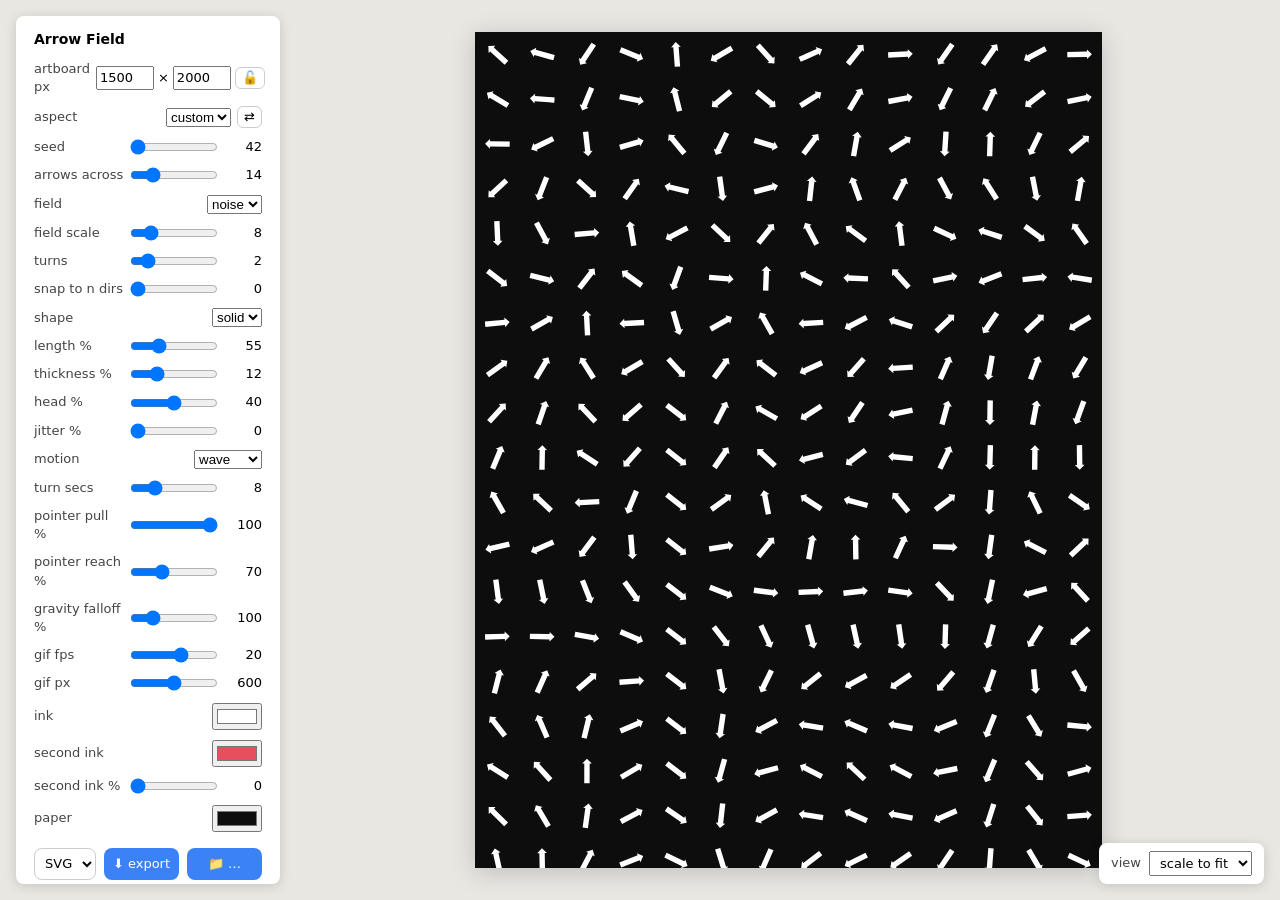
==== tools/arrow-field.html @ 60aa6a9b "new tool: Arrow Field — arrows steered by a flow field A grid of arrows oriented by noise, swirl, ra" ====
<!doctype html>
<html lang="en">
<meta charset="utf-8">
<title>Arrow Field — parametric generator</title>
<style>
  html, body { height: 100%; overflow: hidden; }
  body { font: 13px/1.4 system-ui, sans-serif; margin: 0; display: flex; background: #e9e7e2; }
  #panel { width: 264px; margin: 16px; padding: 14px 18px; background: #fff; border-radius: 8px;
           box-shadow: 0 2px 12px rgba(0,0,0,.15); box-sizing: border-box; flex-shrink: 0;
           align-self: flex-start; max-height: calc(100vh - 32px); overflow-y: auto; }
  #panel label { display: grid; grid-template-columns: 90px 1fr 38px; align-items: center; margin: 10px 0; gap: 6px; }
  #panel label span:first-child { color: #444; }
  #panel input[type=range] { width: 100%; min-width: 0; margin: 0; }
  #panel input[type=color], #panel select, #panel input[type=checkbox] { justify-self: end; grid-column: 2 / 4; }
  #panel output { text-align: right; font-variant-numeric: tabular-nums; }
  #stage { flex: 1; display: flex; overflow: auto; padding: 32px; }
  #stage svg { display: block; margin: auto; flex-shrink: 0; box-shadow: 0 4px 24px rgba(0,0,0,.18); }
  #panel input[type=number] { width: 58px; box-sizing: border-box; font: inherit; }
  #viewbox { position: fixed; right: 16px; bottom: 16px; display: flex; align-items: center; gap: 8px;
             background: #fff; border-radius: 8px; padding: 8px 12px; box-shadow: 0 2px 12px rgba(0,0,0,.15); }
  #viewbox span { color: #444; }
  #viewbox select { font: inherit; padding: 3px 6px; }
  .btns { display: flex; gap: 8px; margin-top: 16px; }
  .btns a { flex: 1; text-align: center; padding: 7px 0; border-radius: 8px; background: #3b82f6; color: #fff; text-decoration: none; cursor: pointer; }
  .btns select { font: inherit; padding: 4px 6px; border-radius: 8px; border: 1px solid #ccc; background: #fff; }
  h1 { font-size: 14px; margin: 0 0 6px; }
</style>
<body>
<div id="panel">
  <h1>Arrow Field</h1>
  <div id="controls"></div>
  <div class="btns">
    <select id="fmt" title="file type"></select>
    <a id="dl">⬇ export</a>
    <a id="dldir" title="choose export folder">📁 …</a>
  </div>
</div>
<div id="stage"></div>
<div id="viewbox">
  <span>view</span>
  <select id="zoom">
    <option value="fit">scale to fit</option>
    <option>10%</option><option>25%</option><option>50%</option><option>75%</option>
    <option>100%</option><option>150%</option><option>200%</option>
  </select>
</div>
<script src="export.js"></script>
<script src="zoom.js"></script>
<script>
// ---------- parameters ----------
const DEFS = [
  ["seed",   "range", {min: 1, max: 9999, step: 1, value: 42}],
  ["cols",   "range", {min: 2, max: 60, step: 1, value: 14, label: "arrows across"}],
  ["field",  "select", {options: ["noise", "swirl", "radial", "grid"], value: "noise"}],
  ["scale",  "range", {min: 1, max: 40, step: 1, value: 8, label: "field scale"}],
  ["turns",  "range", {min: 1, max: 8, step: 1, value: 2, label: "turns"}],
  ["snap",   "range", {min: 0, max: 12, step: 1, value: 0, label: "snap to n dirs"}],
  ["shape",  "select", {options: ["solid", "line"], value: "solid"}],
  ["len",    "range", {min: 20, max: 140, step: 5, value: 55, label: "length %"}],
  ["stroke", "range", {min: 2, max: 40, step: 1, value: 12, label: "thickness %"}],
  ["head",   "range", {min: 0, max: 80, step: 5, value: 40, label: "head %"}],
  ["jitter", "range", {min: 0, max: 100, step: 5, value: 0, label: "jitter %"}],
  ["motion", "select", {options: ["none", "wave", "spin", "random"], value: "wave"}],
  ["secs",   "range", {min: 1, max: 30, step: 1, value: 8, label: "turn secs"}],
  ["pull",   "range", {min: -100, max: 100, step: 5, value: 100, label: "pointer pull %"}],
  ["reach",  "range", {min: 5, max: 200, step: 5, value: 70, label: "pointer reach %"}],
  ["grav",   "range", {min: 20, max: 400, step: 10, value: 100, label: "gravity falloff %"}],
  ["fps",    "range", {min: 5, max: 30, step: 1, value: 20, label: "gif fps"}],
  ["gifpx",  "range", {min: 200, max: 1000, step: 50, value: 600, label: "gif px"}],
  ["ink",    "color", {value: "#ffffff", label: "ink"}],
  ["ink2",   "color", {value: "#e84f5e", label: "second ink"}],
  ["duo",    "range", {min: 0, max: 100, step: 5, value: 0, label: "second ink %"}],
  ["paper",  "color", {value: "#0d0d0d", label: "paper"}]
];
const p = {};
const saved = JSON.parse(localStorage.getItem("arrow-field") || "{}");
const controls = document.getElementById("controls");

// ---------- artboard size (exact pixels) ----------
p.wpx = +saved.wpx || 1500;
p.hpx = +saved.hpx || 2000;
{
  const wIn = Object.assign(document.createElement("input"), {type: "number", min: 100, max: 8000, value: p.wpx});
  const hIn = Object.assign(document.createElement("input"), {type: "number", min: 100, max: 8000, value: p.hpx});
  const preset = document.createElement("select");
  for (const o of ["custom", "2:3", "3:4", "4:5", "1:1", "9:16"]) preset.append(new Option(o, o));
  const swap = Object.assign(document.createElement("button"), {textContent: "⇄", title: "swap width/height"});
  swap.style.cssText = "font:inherit;border:1px solid #ccc;background:#fff;border-radius:6px;cursor:pointer";
  p.lock = saved.lock ?? false;
  const lock = Object.assign(document.createElement("button"), {title: "lock aspect ratio"});
  lock.style.cssText = "font:inherit;border:1px solid #ccc;background:#fff;border-radius:6px;cursor:pointer";
  const drawLock = () => { lock.textContent = p.lock ? "🔒" : "🔓"; lock.style.background = p.lock ? "#eef" : "#fff"; };
  drawLock();
  lock.addEventListener("click", () => { p.lock = !p.lock; drawLock(); localStorage.setItem("arrow-field", JSON.stringify(p)); });

  const sizeRow = document.createElement("label");
  sizeRow.style.cssText = "display:flex;justify-content:space-between;align-items:center";
  sizeRow.innerHTML = "<span>artboard px</span>";
  const sizeBox = document.createElement("span");
  sizeBox.style.cssText = "display:flex;align-items:center;gap:4px";
  sizeBox.append(wIn, "×", hIn, lock);
  sizeRow.append(sizeBox);

  const presetRow = document.createElement("label");
  presetRow.innerHTML = "<span>aspect</span>";
  const presetBox = document.createElement("span");
  presetBox.style.cssText = "display:flex;align-items:center;gap:6px;grid-column:2/4;justify-self:end";
  presetBox.append(preset, swap);
  presetRow.append(presetBox);

  let ratio = p.hpx / p.wpx;                     // locked aspect, frozen at lock time
  lock.addEventListener("click", () => { if (p.lock) ratio = p.hpx / p.wpx; });
  const apply = soft => {
    p.wpx = Math.max(100, Math.min(8000, +wIn.value || p.wpx));
    p.hpx = Math.max(100, Math.min(8000, +hIn.value || p.hpx));
    if (!soft) { wIn.value = p.wpx; hIn.value = p.hpx; ratio = p.hpx / p.wpx; }
    render();                                    // render() persists — saves on every keystroke
  };
  const onEdit = (src, other, factor) => soft => {
    if (p.lock) other.value = Math.round((+src.value || 100) * factor());
    else preset.value = "custom";
    apply(soft);
  };
  const wEdit = onEdit(wIn, hIn, () => ratio), hEdit = onEdit(hIn, wIn, () => 1 / ratio);
  wIn.addEventListener("input", () => wEdit(true));    // live: saves while typing, no clamp-fight
  wIn.addEventListener("change", () => wEdit(false));  // commit: normalize the field
  hIn.addEventListener("input", () => hEdit(true));
  hIn.addEventListener("change", () => hEdit(false));
  preset.addEventListener("input", () => {
    if (preset.value === "custom") return;
    const [a, b] = preset.value.split(":").map(Number);
    hIn.value = Math.round(p.wpx * b / a);   // width is the anchor
    apply();
  });
  swap.addEventListener("click", () => {
    [wIn.value, hIn.value] = [hIn.value, wIn.value];
    preset.value = "custom";
    apply();
  });
  controls.append(sizeRow, presetRow);
}

for (const [key, type, opt] of DEFS) {
  p[key] = key in saved ? saved[key] : opt.value;
  const label = document.createElement("label");
  const name = document.createElement("span");
  name.textContent = opt.label || key;
  label.append(name);
  let input;
  if (type === "select") {
    input = document.createElement("select");
    for (const o of opt.options) input.append(new Option(o, o, o === p[key], o === p[key]));
  } else {
    input = document.createElement("input");
    input.type = type;
    if (type === "range") Object.assign(input, {min: opt.min, max: opt.max, step: opt.step});
    input.value = p[key];
  }
  label.append(input);
  let out;
  if (type === "range") { out = document.createElement("output"); out.value = p[key]; label.append(out); }
  input.addEventListener("input", () => {
    p[key] = type === "range" ? +input.value : input.value;
    if (out) out.value = input.value;
    render();
  });
  controls.append(label);
}

// ---------- generator ----------
// time === null → live SMIL animation. A number bakes that instant statically
// (GIF frames), so both paths share one generator.
function makeSVG(time = null) {
  const W = p.wpx, H = p.hpx;
  const mulberry = s => () => {
    s |= 0; s = (s + 0x6D2B79F5) | 0;
    let t = Math.imul(s ^ (s >>> 15), 1 | s);
    t = (t + Math.imul(t ^ (t >>> 7), 61 | t)) ^ t;
    return ((t ^ (t >>> 14)) >>> 0) / 4294967296;
  };
  const rnd = mulberry(p.seed);
  const f = n => +n.toFixed(2);
  const s = W / p.cols;                          // square cell side
  const rows = Math.max(1, Math.round(H / s));

  // value noise on an integer lattice, smoothstep-interpolated
  const hash = (x, y) => {
    let h = Math.imul(x | 0, 374761393) ^ Math.imul(y | 0, 668265263) ^ Math.imul(p.seed, 2246822519);
    h = Math.imul(h ^ (h >>> 13), 1274126177);
    return ((h ^ (h >>> 16)) >>> 0) / 4294967296;
  };
  const sm = t => t * t * (3 - 2 * t);
  const noise = (x, y) => {
    const xi = Math.floor(x), yi = Math.floor(y), u = sm(x - xi), v = sm(y - yi);
    const top = hash(xi, yi) + (hash(xi + 1, yi) - hash(xi, yi)) * u;
    const bot = hash(xi, yi + 1) + (hash(xi + 1, yi + 1) - hash(xi, yi + 1)) * u;
    return top + (bot - top) * v;
  };

  const L = s * (p.len / 100);                   // arrow length
  const sw = f(Math.max(0.5, s * (p.stroke / 100)));
  const hd = L * (p.head / 100) / 2;             // head leg length
  const cxF = p.cols / 2, cyF = rows / 2;

  // one arrow along +x, centred on the origin. solid: shaft bar + triangle head
  // (single filled outline); line: stroked shaft + two head legs.
  const t = sw / 2, hw = Math.max(t * 1.8, hd * 0.8), xh = L / 2 - hd;
  const arrow = p.shape === "solid" && hd > 0
    ? `M${f(-L / 2)} ${f(-t)} L${f(xh)} ${f(-t)} L${f(xh)} ${f(-hw)} L${f(L / 2)} 0` +
      ` L${f(xh)} ${f(hw)} L${f(xh)} ${f(t)} L${f(-L / 2)} ${f(t)} Z`
    : `M${f(-L / 2)} 0 H${f(L / 2)}` +
      (hd > 0 ? `M${f(xh)} ${f(-hw * 0.9)} L${f(L / 2)} 0 L${f(xh)} ${f(hw * 0.9)}` : "");
  const paint = p.shape === "solid" && hd > 0
    ? c => `fill="${c}"`
    : c => `fill="none" stroke="${c}" stroke-width="${sw}" stroke-linecap="round" stroke-linejoin="round"`;

  const parts = [`<rect width="${W}" height="${H}" fill="${p.paper}"/>`];
  cells = [];
  for (let row = 0; row < rows; row++) for (let col = 0; col < p.cols; col++) {
    // fixed draws per cell — the stream stays aligned whatever field is set
    const rDuo = rnd(), rJx = rnd(), rJy = rnd(), rMot = rnd();
    let a;                                       // angle in turns (0..1)
    if (p.field === "noise") a = noise(col / p.scale, row / p.scale) * p.turns;
    else if (p.field === "swirl") a = Math.atan2(row - cyF, col - cxF) / (2 * Math.PI) + 0.25;
    else if (p.field === "radial") a = Math.atan2(row - cyF, col - cxF) / (2 * Math.PI);
    else a = 0;
    if (p.snap) a = Math.round(a * p.snap) / p.snap;
    const j = p.jitter / 100 * s / 2;
    const cx = (col + 0.5) * s + (rJx * 2 - 1) * j;
    const cy = (row + 0.5) * s + (rJy * 2 - 1) * j;
    const color = rDuo < p.duo / 100 ? p.ink2 : p.ink;
    // phase staggers the start: by field value (wave), uniform (spin), or random
    const phase = p.motion === "wave" ? a - Math.floor(a) : p.motion === "random" ? rMot : 0;
    let base = a * 360;
    // baked frame: advance the spin to `time` by hand instead of via SMIL
    if (time !== null && p.motion !== "none") base += ((time / p.secs + phase) % 1) * 360;
    const deg = f(base);
    let anim = "";
    if (time === null && p.motion !== "none") {
      // SMIL rotation — declarative, so it animates in the exported SVG too
      anim = `<animateTransform attributeName="transform" type="rotate"`
        + ` from="${deg}" to="${f(base + 360)}" dur="${p.secs}s"`
        + ` begin="${f(-phase * p.secs)}s" repeatCount="indefinite"/>`;
    }
    // translate + pointer pull on the <g>, spin on the <path> — animateTransform
    // owns the path's whole transform, so position must live on the parent
    cells.push({cx, cy, base});
    parts.push(`<g transform="translate(${f(cx)} ${f(cy)}) rotate(${f(pullDeg(cx, cy, base))})">`
      + `<path transform="rotate(${deg})" d="${arrow}" ${paint(color)}>${anim}</path></g>`);
  }
  return {w: W, h: H, svg: `<svg xmlns="http://www.w3.org/2000/svg" width="${W}" height="${H}" viewBox="0 0 ${W} ${H}">${parts.join("")}</svg>`};
}

// ---------- pointer as centre of gravity ----------
// ptr is in artboard coordinates, or null when the pointer is away
let ptr = null, cells = [];
function pullDeg(cx, cy, base) {
  if (!ptr || !p.pull) return 0;
  const dx = ptr.x - cx, dy = ptr.y - cy;
  const R = p.reach / 100 * Math.max(p.wpx, p.hpx) / 2;
  // falloff shape: 100% = linear ramp, low = broad flat field, high = tight knot
  // at the cursor. Always 1 at the pointer and 0 at the reach, so the knob only
  // bends the curve between them — it never changes strength or radius.
  const falloff = Math.max(0, 1 - Math.hypot(dx, dy) / R) ** (p.grav / 100);
  if (!falloff) return 0;
  // negative pull points away instead of toward
  const target = Math.atan2(dy, dx) * 180 / Math.PI + (p.pull < 0 ? 180 : 0);
  let d = (target - base) % 360;                             // shortest way round
  if (d > 180) d -= 360;
  if (d < -180) d += 360;
  return d * falloff * Math.abs(p.pull) / 100;
}
// live update rewrites only the <g> transforms, so SMIL keeps running
function applyPull() {
  const gs = stage.querySelectorAll("svg > g");
  for (let i = 0; i < gs.length && i < cells.length; i++) {
    const c = cells[i];
    gs[i].setAttribute("transform",
      `translate(${c.cx.toFixed(2)} ${c.cy.toFixed(2)}) rotate(${pullDeg(c.cx, c.cy, c.base).toFixed(2)})`);
  }
}

// ---------- render + export ----------
const stage = document.getElementById("stage");
const zoomEl = document.getElementById("zoom");
p.zoom = saved.zoom === "fit" || typeof saved.zoom === "number" ? saved.zoom : "fit";
let art;
const view = createZoom({
  stage, select: zoomEl, zoom: p.zoom,
  size: () => ({w: art.w, h: art.h}),
  onChange: z => { p.zoom = z; localStorage.setItem("arrow-field", JSON.stringify(p)); },
});
function render() {
  localStorage.setItem("arrow-field", JSON.stringify(p));
  art = makeSVG();
  stage.innerHTML = art.svg;
  view.apply();
}
// pointer over the artboard → artboard coordinates
stage.addEventListener("pointermove", e => {
  const svg = stage.querySelector("svg");
  if (!svg || view.panning) return;             // space-drag = panning, not steering
  const r = svg.getBoundingClientRect();
  ptr = {x: (e.clientX - r.left) / r.width * art.w, y: (e.clientY - r.top) / r.height * art.h};
  applyPull();
});
stage.addEventListener("pointerleave", () => { ptr = null; applyPull(); });

async function exportGIF(setLabel) {
  const scale = Math.min(1, p.gifpx / Math.max(art.w, art.h));
  const w = Math.round(art.w * scale), h = Math.round(art.h * scale);
  // one full loop of the spin; static art is a single frame
  const n = p.motion === "none" ? 1 : Math.max(1, Math.round(p.secs * p.fps));
  const frames = [];
  try {
    for (let i = 0; i < n; i++) {
      setLabel(`… ${i + 1}/${n}`);
      await new Promise(r => setTimeout(r));           // let the label repaint
      frames.push(await rasterise(makeSVG(i / n * p.secs).svg, w, h));
    }
    setLabel("… encoding");
    await new Promise(r => setTimeout(r));
    const blob = encodeGIF(frames, {width: w, height: h, delay: Math.max(2, Math.round(100 / p.fps))});
    await saveAs(`arrows-${p.seed}.gif`, blob);
  } finally {
    render();                                          // restore the live SVG
  }
}

wireExport({
  SVG: () => saveAs(`arrows-${p.seed}.svg`, svgBlob(art.svg)),
  PNG: async () => saveAs(`arrows-${p.seed}.png`, await svgToPNG(art.svg, art.w, art.h)),
  GIF: exportGIF,
});

render();

// self-check: deterministic output for fixed params
console.assert(makeSVG().svg === makeSVG().svg, "generator must be deterministic");
</script>
</body>
</html>
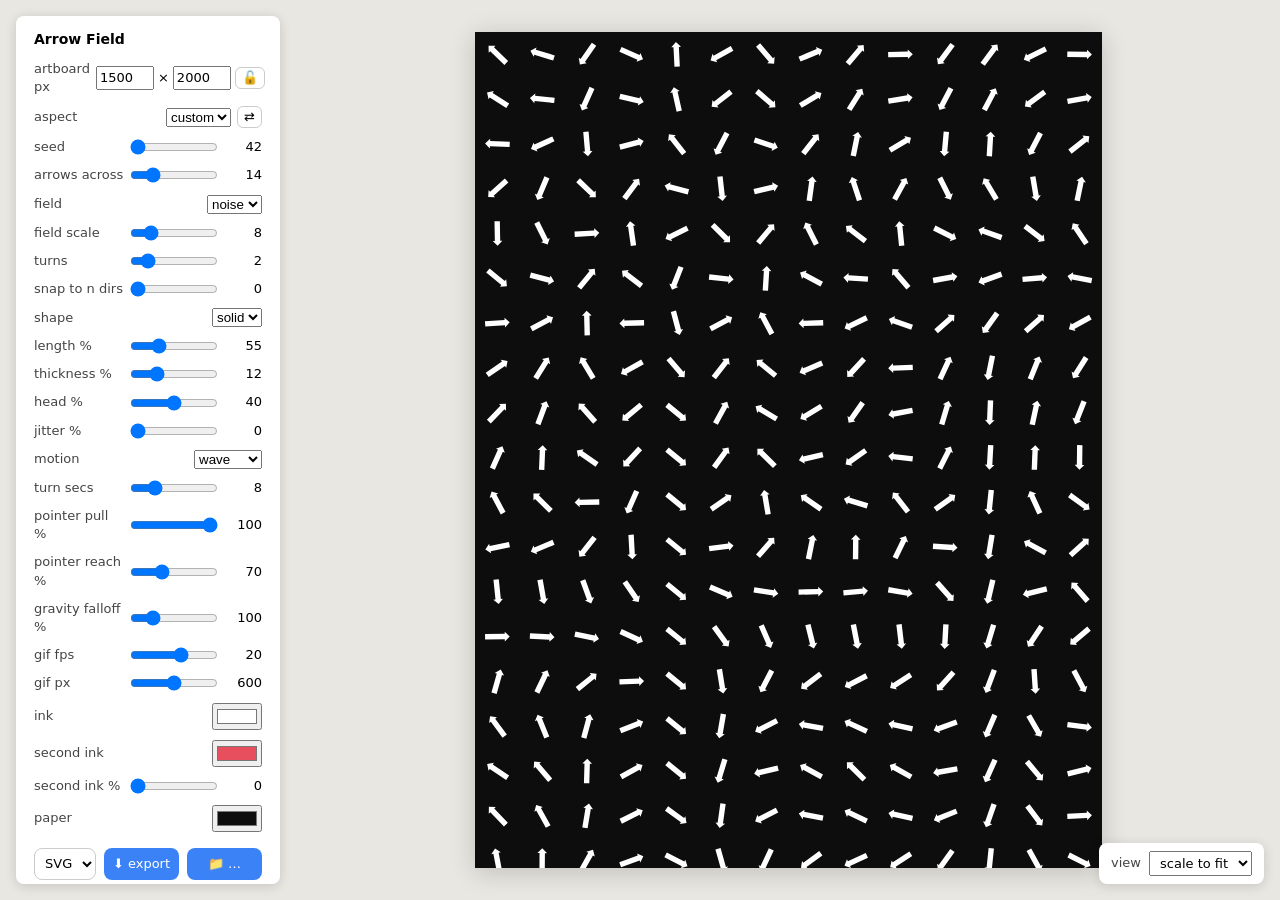
==== commit 8f1145bd: "mobile layout: viewport meta + shared mobile.css bottom sheet" ====
--- a/tools/arrow-field.html
+++ b/tools/arrow-field.html
@@ -25,6 +25,8 @@
   .btns select { font: inherit; padding: 4px 6px; border-radius: 8px; border: 1px solid #ccc; background: #fff; }
   h1 { font-size: 14px; margin: 0 0 6px; }
 </style>
+<meta name="viewport" content="width=device-width, initial-scale=1, viewport-fit=cover">
+<link rel="stylesheet" href="mobile.css">
 <body>
 <div id="panel">
   <h1>Arrow Field</h1>
--- a/tools/mobile.css
+++ b/tools/mobile.css
@@ -0,0 +1,39 @@
+/* Shared phone/tablet layout for spielwerk tools. Loaded after each tool's
+   inline <style>, so these rules win inside the query. Desktop is untouched.
+   Portrait phones stack: artboard on top, panel as a scrollable bottom sheet. */
+@media (max-width: 720px) {
+  html, body { height: 100dvh; }
+  body { flex-direction: column; }
+
+  #stage { order: 1; flex: 1 1 auto; min-height: 0; padding: 12px; }
+
+  #panel { order: 2; width: auto; max-width: none; margin: 0; flex: 0 0 auto;
+           align-self: stretch; max-height: 44dvh; overflow-y: auto;
+           overscroll-behavior: contain; border-radius: 14px 14px 0 0;
+           padding: 10px 14px calc(12px + env(safe-area-inset-bottom));
+           box-shadow: 0 -2px 14px rgba(0,0,0,.18); }
+  #panel h1 { position: sticky; top: -10px; z-index: 1; background: #fff;
+              margin: 0 -14px 6px; padding: 6px 14px 8px; }
+
+  /* fat touch targets; 16px inputs stop iOS zooming on focus */
+  #panel label { grid-template-columns: 96px 1fr 44px; margin: 14px 0; }
+  #panel input[type=range] { height: 30px; }
+  #panel input[type=checkbox] { width: 22px; height: 22px; }
+  #panel input[type=color] { width: 52px; height: 32px; }
+  #panel select, #panel input[type=number], #panel input[type=file],
+  .btns a, .btns select { font-size: 16px; min-height: 38px; }
+  .btns a { padding: 9px 0; }
+
+  /* bottom-right would sit under the sheet */
+  #viewbox { top: 10px; right: 10px; bottom: auto; padding: 6px 10px; }
+}
+
+/* Landscape phones keep the side-by-side layout, just narrower. */
+@media (max-width: 720px) and (orientation: landscape) {
+  body { flex-direction: row; }
+  #stage { order: 0; padding: 10px; }
+  #panel { max-height: 100dvh; width: 240px; border-radius: 0;
+           padding-bottom: 12px; box-shadow: 2px 0 14px rgba(0,0,0,.18); }
+  #panel label { grid-template-columns: 84px 1fr 40px; margin: 10px 0; }
+  #viewbox { top: auto; bottom: 10px; }
+}
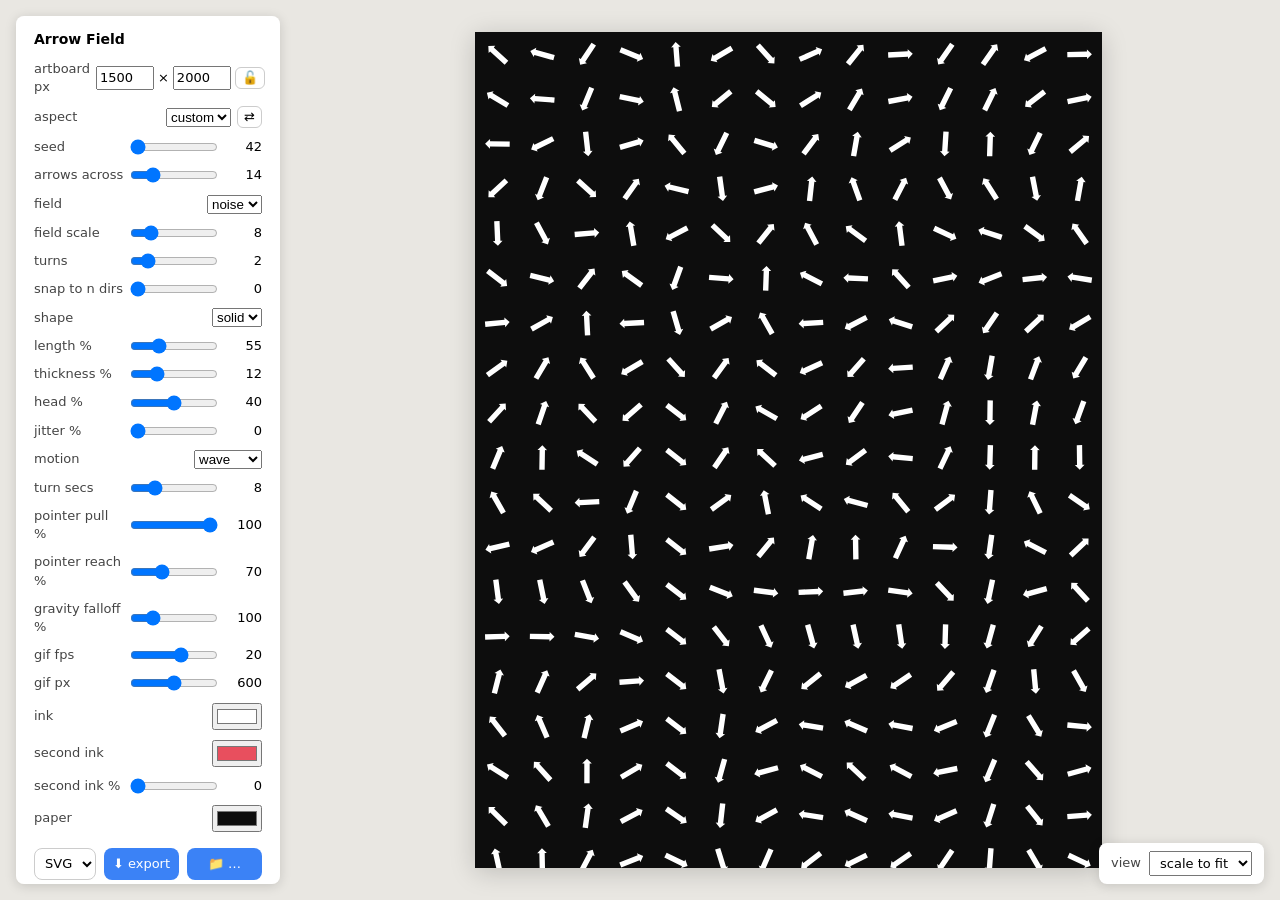
==== commit dd090350: "mobile: collapsible control sheet, artboard on top, compact rows" ====
--- a/tools/arrow-field.html
+++ b/tools/arrow-field.html
@@ -48,6 +48,7 @@
 </div>
 <script src="export.js"></script>
 <script src="zoom.js"></script>
+<script src="mobile.js"></script>
 <script>
 // ---------- parameters ----------
 const DEFS = [
--- a/tools/mobile.css
+++ b/tools/mobile.css
@@ -1,39 +1,41 @@
-/* Shared phone/tablet layout for spielwerk tools. Loaded after each tool's
-   inline <style>, so these rules win inside the query. Desktop is untouched.
-   Portrait phones stack: artboard on top, panel as a scrollable bottom sheet. */
+/* Shared phone layout for spielwerk tools. Loaded after each tool's inline
+   <style>, so these rules win inside the query. Desktop is untouched.
+   Artboard owns the screen; controls are a bottom sheet, collapsed to its
+   title bar until tapped (mobile.js toggles .open on #panel). */
 @media (max-width: 720px) {
   html, body { height: 100dvh; }
   body { flex-direction: column; }
 
-  #stage { order: 1; flex: 1 1 auto; min-height: 0; padding: 12px; }
+  #stage { order: 1; flex: 1 1 auto; min-height: 0; padding: 10px; }
 
   #panel { order: 2; width: auto; max-width: none; margin: 0; flex: 0 0 auto;
-           align-self: stretch; max-height: 44dvh; overflow-y: auto;
-           overscroll-behavior: contain; border-radius: 14px 14px 0 0;
-           padding: 10px 14px calc(12px + env(safe-area-inset-bottom));
-           box-shadow: 0 -2px 14px rgba(0,0,0,.18); }
-  #panel h1 { position: sticky; top: -10px; z-index: 1; background: #fff;
-              margin: 0 -14px 6px; padding: 6px 14px 8px; }
+           align-self: stretch; border-radius: 14px 14px 0 0;
+           padding: 0 12px calc(10px + env(safe-area-inset-bottom));
+           box-shadow: 0 -2px 14px rgba(0,0,0,.18);
+           max-height: 46px; overflow: hidden;      /* collapsed: title bar only */
+           transition: max-height .2s ease; }
+  #panel.open { max-height: 58dvh; overflow-y: auto; overscroll-behavior: contain; }
 
-  /* fat touch targets; 16px inputs stop iOS zooming on focus */
-  #panel label { grid-template-columns: 96px 1fr 44px; margin: 14px 0; }
-  #panel input[type=range] { height: 30px; }
-  #panel input[type=checkbox] { width: 22px; height: 22px; }
-  #panel input[type=color] { width: 52px; height: 32px; }
+  #panel h1 { position: sticky; top: 0; z-index: 1; background: #fff;
+              margin: 0 -12px 2px; padding: 13px 12px 9px; cursor: pointer;
+              display: flex; justify-content: space-between; align-items: center;
+              user-select: none; }
+  #panel h1::after { content: "▾"; color: #888; font-size: 12px; }
+  #panel.open h1::after { content: "▴"; }
+
+  /* compact rows — the sheet has to fit ~20 controls */
+  #panel label { grid-template-columns: 78px 1fr 30px; margin: 7px 0; gap: 8px; font-size: 12px; }
+  #panel input[type=range] { height: 22px; }
+  #panel input[type=color] { width: 46px; height: 26px; }
+  #panel input[type=checkbox] { width: 20px; height: 20px; }
+  #panel .hint { display: none; }                    /* desktop reads the prose */
+  #panel hr { margin: 10px 0 4px; }
+  /* 16px keeps iOS from zooming the page on focus */
   #panel select, #panel input[type=number], #panel input[type=file],
-  .btns a, .btns select { font-size: 16px; min-height: 38px; }
+  .btns a, .btns select { font-size: 16px; }
+  #panel input[type=number] { width: 64px; }
+  .btns { margin-top: 12px; padding-bottom: 4px; }
   .btns a { padding: 9px 0; }
 
-  /* bottom-right would sit under the sheet */
-  #viewbox { top: 10px; right: 10px; bottom: auto; padding: 6px 10px; }
+  #viewbox { top: 10px; right: 10px; bottom: auto; padding: 5px 9px; }
 }
-
-/* Landscape phones keep the side-by-side layout, just narrower. */
-@media (max-width: 720px) and (orientation: landscape) {
-  body { flex-direction: row; }
-  #stage { order: 0; padding: 10px; }
-  #panel { max-height: 100dvh; width: 240px; border-radius: 0;
-           padding-bottom: 12px; box-shadow: 2px 0 14px rgba(0,0,0,.18); }
-  #panel label { grid-template-columns: 84px 1fr 40px; margin: 10px 0; }
-  #viewbox { top: auto; bottom: 10px; }
-}
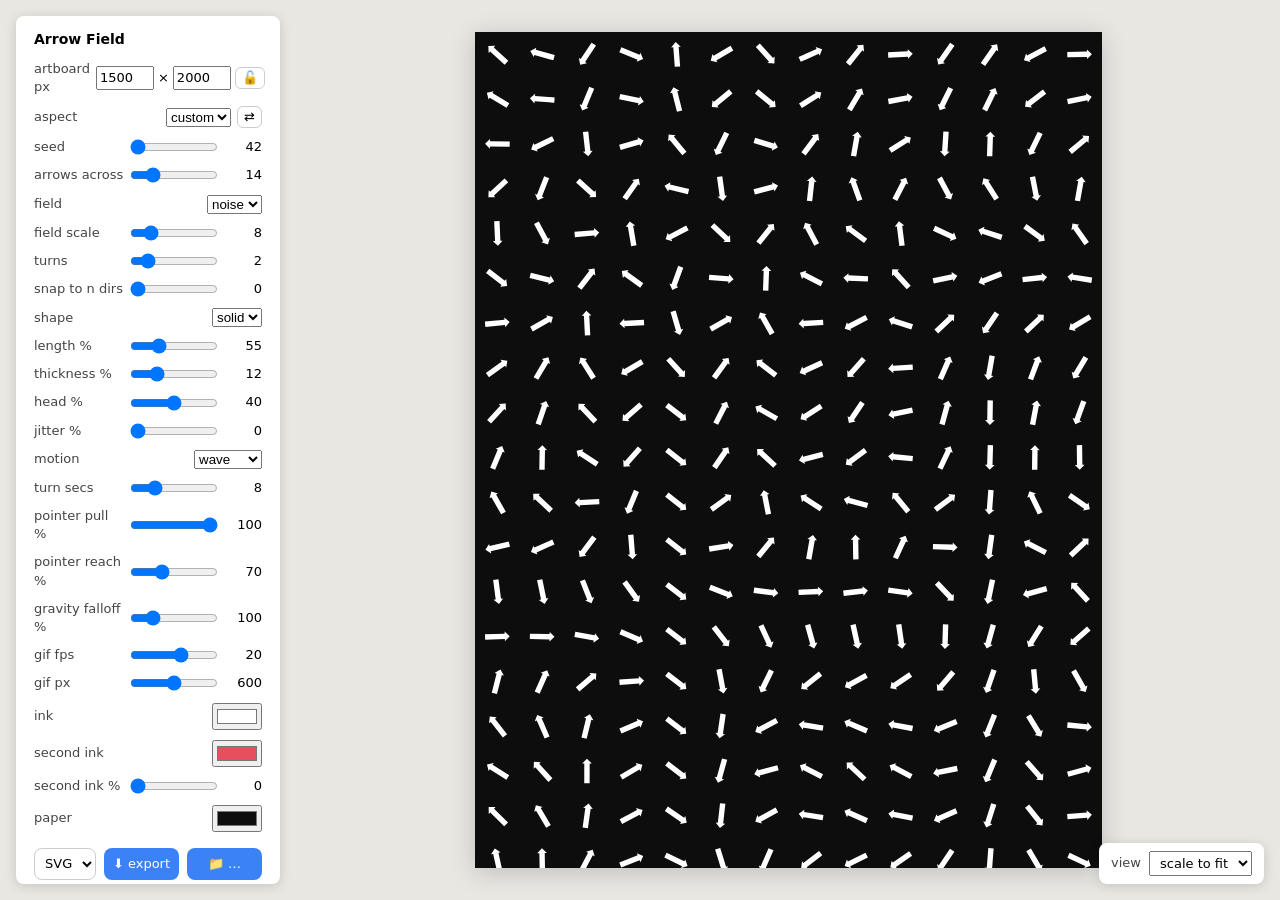
==== commit 17ebf2db: "font-remixer: filter-based typeface tool replacing font-rougher - simplify filter: RDP over glyph an" ====
--- a/tools/arrow-field.html
+++ b/tools/arrow-field.html
@@ -49,6 +49,7 @@
 <script src="export.js"></script>
 <script src="zoom.js"></script>
 <script src="mobile.js"></script>
+<script src="sliders.js"></script>
 <script>
 // ---------- parameters ----------
 const DEFS = [
@@ -156,7 +157,7 @@
   } else {
     input = document.createElement("input");
     input.type = type;
-    if (type === "range") Object.assign(input, {min: opt.min, max: opt.max, step: opt.step});
+    if (type === "range") { Object.assign(input, {min: opt.min, max: opt.max, step: opt.step}); input.dataset.def = opt.value; }
     input.value = p[key];
   }
   label.append(input);
--- a/tools/mobile.css
+++ b/tools/mobile.css
@@ -20,13 +20,21 @@
               margin: 0 -12px 2px; padding: 13px 12px 9px; cursor: pointer;
               display: flex; justify-content: space-between; align-items: center;
               user-select: none; }
-  #panel h1::after { content: "▾"; color: #888; font-size: 12px; }
+  #panel h1::after { content: "▾"; color: #1c1c1c; font-size: 22px; line-height: 1;
+                     margin: -6px -2px 0 0; }
   #panel.open h1::after { content: "▴"; }
 
   /* compact rows — the sheet has to fit ~20 controls */
   #panel label { grid-template-columns: 78px 1fr 30px; margin: 7px 0; gap: 8px; font-size: 12px; }
   #panel input[type=range] { height: 22px; }
-  #panel input[type=color] { width: 46px; height: 26px; }
+  /* iOS paints a round swatch in a rainbow ring; sized to a rectangle it
+     smears into an ellipse. Drop the native look, paint the value ourselves. */
+  #panel input[type=color] { -webkit-appearance: none; appearance: none;
+                             width: 46px; height: 26px; padding: 0;
+                             border: 1px solid #ccc; border-radius: 6px; background: none; }
+  #panel input[type=color]::-webkit-color-swatch-wrapper { padding: 0; }
+  #panel input[type=color]::-webkit-color-swatch { border: none; border-radius: 5px; }
+  #panel input[type=color]::-moz-color-swatch { border: none; border-radius: 5px; }
   #panel input[type=checkbox] { width: 20px; height: 20px; }
   #panel .hint { display: none; }                    /* desktop reads the prose */
   #panel hr { margin: 10px 0 4px; }
